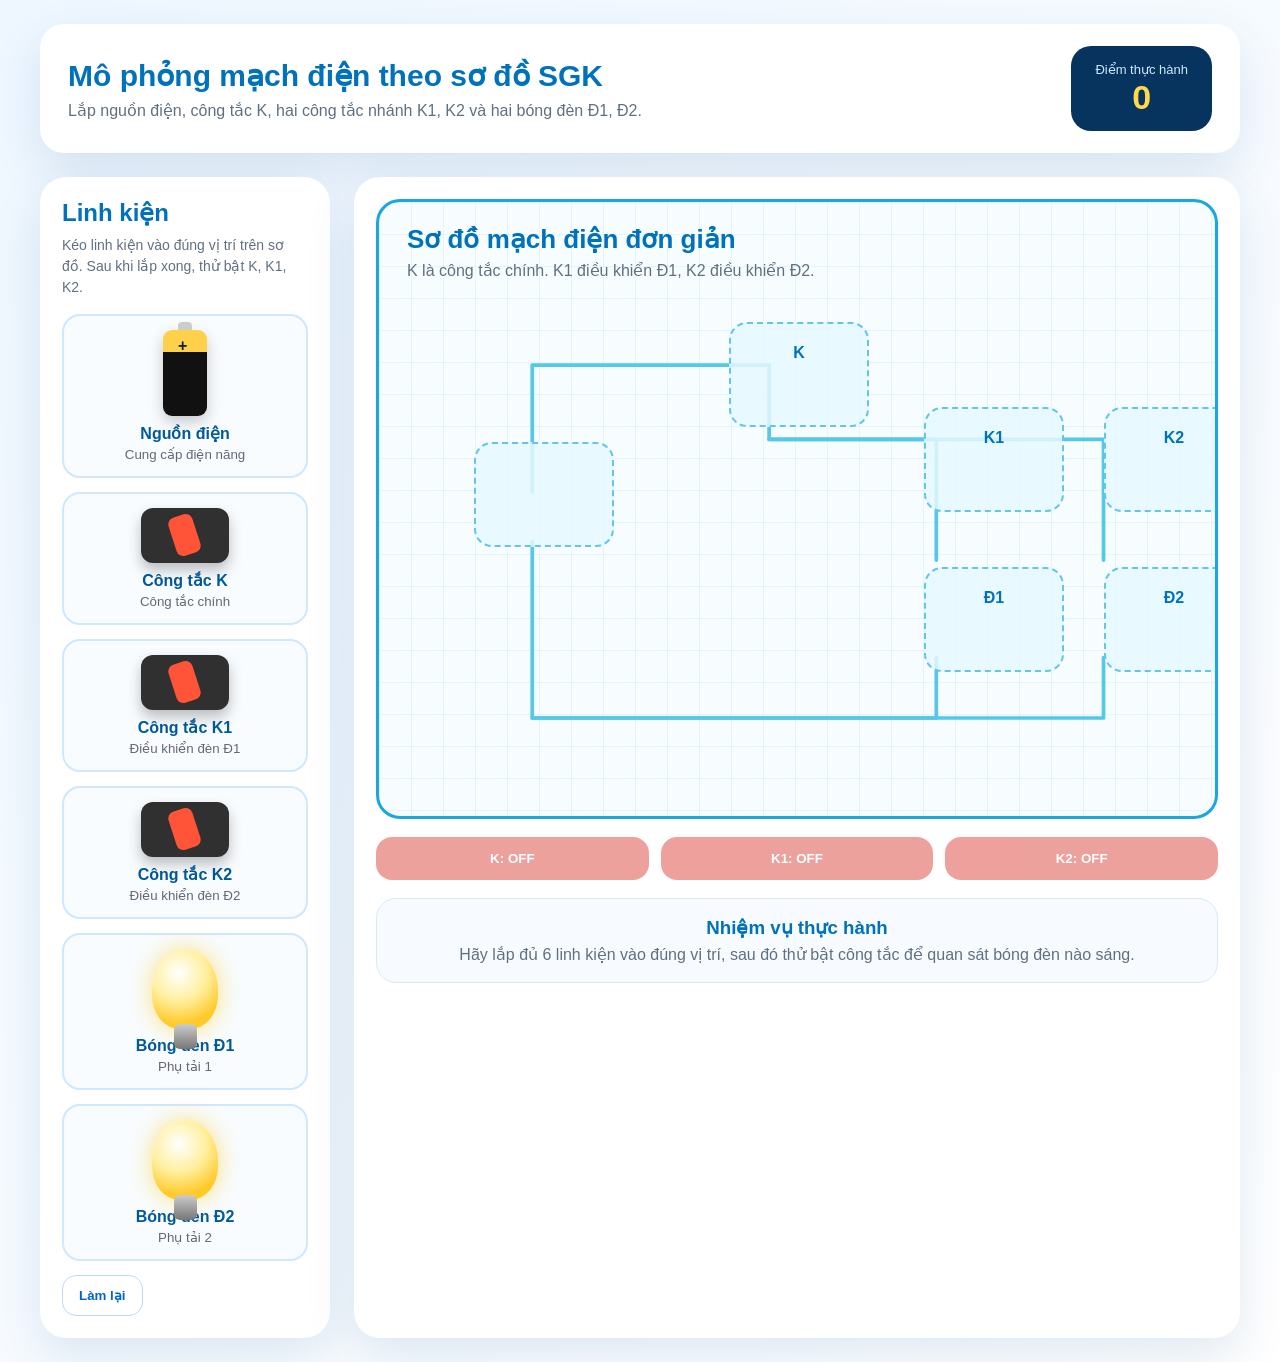
==== mophong.html @ e9caeea7 "Upload Bai 14 source code" ====
<!DOCTYPE html>
<html lang="vi">
<head>
<meta charset="UTF-8">
<meta name="viewport" content="width=device-width, initial-scale=1.0">
<title>Mô phỏng mạch điện - Bài 14</title>

<style>
*{box-sizing:border-box;margin:0;padding:0}
body{
    font-family:Arial,sans-serif;
    min-height:100vh;
    padding:24px;
    background:linear-gradient(135deg,#eef7ff,#ffffff);
    color:#123;
}
.app{max-width:1200px;margin:auto}
.header{
    background:white;
    border-radius:24px;
    padding:22px 28px;
    display:flex;
    justify-content:space-between;
    align-items:center;
    box-shadow:0 18px 50px rgba(0,70,140,.12);
    margin-bottom:24px;
}
.header h1{color:#0072bc;font-size:30px}
.header p{margin-top:8px;color:#607080}
.score{
    background:#06345f;
    color:white;
    border-radius:20px;
    padding:14px 24px;
    text-align:center;
}
.score span{font-size:13px;color:#cdeaff}
.score strong{display:block;color:#ffd84d;font-size:34px}

.layout{
    display:grid;
    grid-template-columns:290px 1fr;
    gap:24px;
}
.panel,.board-wrap{
    background:white;
    border-radius:26px;
    padding:22px;
    box-shadow:0 18px 50px rgba(0,70,140,.12);
}
.panel h2{color:#0072bc;margin-bottom:8px}
.panel p{color:#607080;line-height:1.5;margin-bottom:16px;font-size:14px}
.part{
    border:2px solid #cfe7ff;
    background:#f8fcff;
    border-radius:18px;
    padding:14px;
    margin-bottom:14px;
    text-align:center;
    cursor:grab;
    transition:.25s;
}
.part:hover{
    transform:translateY(-3px);
    border-color:#00a6ff;
    box-shadow:0 12px 28px rgba(0,120,255,.14);
}
.part strong{display:block;color:#005999;margin-top:8px}
.part small{display:block;color:#667;margin-top:4px}

.board{
    position:relative;
    height:620px;
    border:3px solid #1aa7df;
    border-radius:24px;
    background:
        linear-gradient(rgba(0,150,220,.08) 1px,transparent 1px),
        linear-gradient(90deg,rgba(0,150,220,.08) 1px,transparent 1px),
        #f7fdff;
    background-size:32px 32px;
    overflow:hidden;
}
.board-title{
    position:absolute;
    top:22px;
    left:28px;
    right:28px;
}
.board-title h2{color:#0072bc;font-size:26px}
.board-title p{color:#607080;margin-top:6px}

.svg-lines{
    position:absolute;
    inset:0;
    width:100%;
    height:100%;
    pointer-events:none;
}
.line{
    stroke:#55c7e8;
    stroke-width:4;
    fill:none;
    stroke-linecap:round;
    stroke-linejoin:round;
}
.hot{
    stroke:#ffc928;
    filter:drop-shadow(0 0 8px #ffd84d);
    animation:pulse 1s infinite;
}
@keyframes pulse{50%{stroke-width:7}}

.drop{
    position:absolute;
    width:140px;
    height:105px;
    border:2px dashed #65c4e7;
    border-radius:18px;
    background:rgba(230,248,255,.85);
    display:grid;
    place-items:center;
    text-align:center;
    color:#0072bc;
    font-weight:bold;
    z-index:5;
}
.drop.hover{
    border-color:#ffb900;
    background:#fff6d6;
    transform:scale(1.04);
}
.drop.filled{
    border-style:solid;
    border-color:#25c06d;
    background:#e9fff3;
}
.drop small{
    display:block;
    color:#607080;
    font-weight:normal;
    margin-top:4px;
}

.slot-battery{left:95px;top:240px}
.slot-k{left:350px;top:120px}
.slot-k1{left:545px;top:205px}
.slot-k2{left:725px;top:205px}
.slot-d1{left:545px;top:365px}
.slot-d2{left:725px;top:365px}

.node-label{
    position:absolute;
    color:#0072bc;
    font-weight:bold;
    font-size:18px;
    z-index:6;
}
.lb-k{left:405px;top:95px}
.lb-k1{left:595px;top:180px}
.lb-k2{left:775px;top:180px}
.lb-d1{left:595px;top:475px}
.lb-d2{left:775px;top:475px}

.control-box{
    margin-top:18px;
    display:grid;
    grid-template-columns:repeat(3,1fr);
    gap:12px;
}
.ctrl{
    padding:14px;
    border-radius:16px;
    border:none;
    background:#d93025;
    color:white;
    font-weight:bold;
    cursor:pointer;
    opacity:.45;
}
.ctrl.ready{opacity:1}
.ctrl.on{background:#16a34a}

.message{
    margin-top:18px;
    padding:18px;
    border-radius:20px;
    background:#f7fbff;
    border:1px solid #d7e8ff;
    text-align:center;
}
.message h3{color:#0072bc}
.message p{color:#607080;margin-top:6px}
.message.success{background:#eafff3;border-color:#91e8bc}
.message.error{background:#fff0f0;border-color:#ffb3b3}

/* Icon linh kiện */
.battery{
    width:44px;height:86px;margin:auto;border-radius:9px;
    background:linear-gradient(#ffd04a 0 25%,#111 26% 100%);
    position:relative;
    box-shadow:0 6px 15px rgba(0,0,0,.2);
}
.battery:before{content:"+";position:absolute;top:7px;left:15px;font-weight:bold}
.battery:after{content:"";position:absolute;top:-8px;left:15px;width:14px;height:8px;background:#ccc;border-radius:4px 4px 0 0}

.switch{
    width:88px;height:55px;margin:auto;border-radius:12px;
    background:#303030;position:relative;
    box-shadow:0 7px 14px rgba(0,0,0,.25);
}
.switch:after{
    content:"";
    position:absolute;
    left:31px;top:7px;
    width:25px;height:40px;
    background:#ff5438;
    border-radius:7px;
    transform:rotate(-18deg);
}
.bulb{
    width:66px;height:80px;margin:auto;border-radius:50% 50% 42% 42%;
    background:radial-gradient(circle at 40% 30%,#fff,#fff0a0 40%,#ffc928 75%);
    box-shadow:0 0 24px rgba(255,210,60,.65);
    position:relative;
}
.bulb:after{
    content:"";
    position:absolute;left:22px;bottom:-20px;
    width:23px;height:25px;
    background:linear-gradient(#ccc,#777);
    border-radius:6px;
}
.bulb.off{
    background:radial-gradient(circle at 40% 30%,#fff,#cbd8e3 45%,#7a8c9b 80%);
    box-shadow:none;
}
.placed strong{display:block;margin-top:7px;color:#0063a3}

.btns{margin-top:14px;display:flex;gap:10px}
.btn{
    padding:12px 16px;
    border-radius:14px;
    border:1px solid #bcd8ff;
    background:white;
    color:#0066cc;
    font-weight:bold;
    cursor:pointer;
}
@media(max-width:900px){.layout{grid-template-columns:1fr}}
</style>
</head>

<body>
<div class="app">
    <header class="header">
        <div>
            <h1>Mô phỏng mạch điện theo sơ đồ SGK</h1>
            <p>Lắp nguồn điện, công tắc K, hai công tắc nhánh K1, K2 và hai bóng đèn Đ1, Đ2.</p>
        </div>
        <div class="score">
            <span>Điểm thực hành</span>
            <strong id="score">0</strong>
        </div>
    </header>

    <main class="layout">
        <aside class="panel">
            <h2>Linh kiện</h2>
            <p>Kéo linh kiện vào đúng vị trí trên sơ đồ. Sau khi lắp xong, thử bật K, K1, K2.</p>

            <div class="part" draggable="true" data-part="battery">
                <div class="battery"></div>
                <strong>Nguồn điện</strong>
                <small>Cung cấp điện năng</small>
            </div>

            <div class="part" draggable="true" data-part="k">
                <div class="switch"></div>
                <strong>Công tắc K</strong>
                <small>Công tắc chính</small>
            </div>

            <div class="part" draggable="true" data-part="k1">
                <div class="switch"></div>
                <strong>Công tắc K1</strong>
                <small>Điều khiển đèn Đ1</small>
            </div>

            <div class="part" draggable="true" data-part="k2">
                <div class="switch"></div>
                <strong>Công tắc K2</strong>
                <small>Điều khiển đèn Đ2</small>
            </div>

            <div class="part" draggable="true" data-part="d1">
                <div class="bulb"></div>
                <strong>Bóng đèn Đ1</strong>
                <small>Phụ tải 1</small>
            </div>

            <div class="part" draggable="true" data-part="d2">
                <div class="bulb"></div>
                <strong>Bóng đèn Đ2</strong>
                <small>Phụ tải 2</small>
            </div>

            <div class="btns">
                <button class="btn" onclick="resetSim()">Làm lại</button>
            </div>
        </aside>

        <section class="board-wrap">
            <div class="board" id="board">
                <div class="board-title">
                    <h2>Sơ đồ mạch điện đơn giản</h2>
                    <p>K là công tắc chính. K1 điều khiển Đ1, K2 điều khiển Đ2.</p>
                </div>

                <svg class="svg-lines" viewBox="0 0 900 620">
                    <path id="mainLine" class="line" d="M165 292 L165 155 L420 155 L420 235" />
                    <path id="branch1" class="line" d="M420 235 L600 235 L600 365" />
                    <path id="branch2" class="line" d="M420 235 L780 235 L780 365" />
                    <path id="return1" class="line" d="M600 470 L600 535 L165 535 L165 345" />
                    <path id="return2" class="line" d="M780 470 L780 535 L165 535" />
                </svg>

                <div class="drop slot-battery" data-accept="battery"><br><small></small></div>
                <div class="drop slot-k" data-accept="k">K<br><small></small></div>
                <div class="drop slot-k1" data-accept="k1">K1<br><small></small></div>
                <div class="drop slot-k2" data-accept="k2">K2<br><small></small></div>
                <div class="drop slot-d1" data-accept="d1">Đ1<br><small></small></div>
                <div class="drop slot-d2" data-accept="d2">Đ2<br><small></small></div>
            </div>

            <div class="control-box">
                <button class="ctrl" id="btnK" onclick="toggleSwitch('K')" disabled>K: OFF</button>
                <button class="ctrl" id="btnK1" onclick="toggleSwitch('K1')" disabled>K1: OFF</button>
                <button class="ctrl" id="btnK2" onclick="toggleSwitch('K2')" disabled>K2: OFF</button>
            </div>

            <div class="message" id="msg">
                <h3>Nhiệm vụ thực hành</h3>
                <p>Hãy lắp đủ 6 linh kiện vào đúng vị trí, sau đó thử bật công tắc để quan sát bóng đèn nào sáng.</p>
            </div>
        </section>
    </main>
</div>

<script>
let dragged = null;
let placed = {};
let done = false;
let score = 0;

let state = {
    K:false,
    K1:false,
    K2:false
};

document.querySelectorAll(".part").forEach(part=>{
    part.addEventListener("dragstart",()=>{
        dragged = part.dataset.part;
    });
});

document.querySelectorAll(".drop").forEach(drop=>{
    drop.addEventListener("dragover",e=>{
        e.preventDefault();
        drop.classList.add("hover");
    });

    drop.addEventListener("dragleave",()=>{
        drop.classList.remove("hover");
    });

    drop.addEventListener("drop",e=>{
        e.preventDefault();
        drop.classList.remove("hover");

        const accept = drop.dataset.accept;

        if(dragged === accept){
            placed[dragged] = true;
            drop.classList.add("filled");
            drop.innerHTML = getHTML(dragged);
            checkReady();
        }else{
            showMsg(
                "Chưa đúng vị trí",
                "Linh kiện này chưa phù hợp với vị trí đã chọn trên sơ đồ.",
                "error"
            );
        }
    });
});

function getHTML(part){
    if(part==="battery") return `<div class="placed"><div class="battery"></div><strong>Nguồn điện</strong></div>`;
    if(part==="k") return `<div class="placed"><div class="switch"></div><strong>K</strong></div>`;
    if(part==="k1") return `<div class="placed"><div class="switch"></div><strong>K1</strong></div>`;
    if(part==="k2") return `<div class="placed"><div class="switch"></div><strong>K2</strong></div>`;
    if(part==="d1") return `<div class="placed"><div class="bulb off" id="lampD1"></div><strong>Đ1</strong></div>`;
    if(part==="d2") return `<div class="placed"><div class="bulb off" id="lampD2"></div><strong>Đ2</strong></div>`;
}

function checkReady(){
    const ready = placed.battery && placed.k && placed.k1 && placed.k2 && placed.d1 && placed.d2;

    if(ready){
        document.querySelectorAll(".ctrl").forEach(btn=>{
            btn.disabled=false;
            btn.classList.add("ready");
        });

        if(!done){
            score += 20;
            document.getElementById("score").innerText = score;
            done = true;
        }

        showMsg(
            "Đã lắp xong mạch điện",
            "Bây giờ hãy bật K trước, sau đó thử bật K1 hoặc K2 để quan sát đèn Đ1, Đ2.",
            "success"
        );
    }
}

function toggleSwitch(name){
    state[name] = !state[name];

    const btn = document.getElementById("btn"+name);
    btn.innerText = name + ": " + (state[name] ? "ON" : "OFF");
    btn.classList.toggle("on", state[name]);

    updateCircuit();
}

function updateCircuit(){
    const d1On = state.K && state.K1;
    const d2On = state.K && state.K2;

    const lamp1 = document.getElementById("lampD1");
    const lamp2 = document.getElementById("lampD2");

    if(lamp1) lamp1.classList.toggle("off", !d1On);
    if(lamp2) lamp2.classList.toggle("off", !d2On);

    document.getElementById("mainLine").classList.toggle("hot", state.K);
    document.getElementById("branch1").classList.toggle("hot", d1On);
    document.getElementById("return1").classList.toggle("hot", d1On);
    document.getElementById("branch2").classList.toggle("hot", d2On);
    document.getElementById("return2").classList.toggle("hot", d2On);

    if(!state.K){
        showMsg(
            "Công tắc K đang mở",
            "K là công tắc chính. Khi K mở, cả Đ1 và Đ2 đều không sáng.",
            "error"
        );
    }else if(d1On && d2On){
        showMsg(
            "Cả hai bóng đèn đều sáng",
            "K đóng, K1 đóng và K2 đóng nên dòng điện đi qua cả hai nhánh.",
            "success"
        );
    }else if(d1On){
        showMsg(
            "Bóng đèn Đ1 sáng",
            "K và K1 đóng nên nhánh chứa Đ1 có dòng điện. K2 mở nên Đ2 không sáng.",
            "success"
        );
    }else if(d2On){
        showMsg(
            "Bóng đèn Đ2 sáng",
            "K và K2 đóng nên nhánh chứa Đ2 có dòng điện. K1 mở nên Đ1 không sáng.",
            "success"
        );
    }else{
        showMsg(
            "Mạch chính đã có điện nhưng các nhánh đang mở",
            "K đã đóng, nhưng K1 và K2 chưa đóng nên chưa có bóng đèn nào sáng.",
            "error"
        );
    }
}

function showMsg(title,text,type){
    const msg = document.getElementById("msg");
    msg.className = "message " + type;
    msg.innerHTML = `<h3>${title}</h3><p>${text}</p>`;
}

function resetSim(){
    dragged=null;
    placed={};
    done=false;
    score=0;
    state={K:false,K1:false,K2:false};

    document.getElementById("score").innerText="0";

    document.querySelectorAll(".ctrl").forEach(btn=>{
        btn.disabled=true;
        btn.classList.remove("ready","on");
    });

    document.getElementById("btnK").innerText="K: OFF";
    document.getElementById("btnK1").innerText="K1: OFF";
    document.getElementById("btnK2").innerText="K2: OFF";

    document.querySelectorAll(".line").forEach(line=>line.classList.remove("hot"));

    const labels = {
        battery:"Nguồn điện<br><small>kéo vào đây</small>",
        k:"K<br><small>công tắc chính</small>",
        k1:"K1<br><small>nhánh Đ1</small>",
        k2:"K2<br><small>nhánh Đ2</small>",
        d1:"Đ1<br><small>bóng đèn 1</small>",
        d2:"Đ2<br><small>bóng đèn 2</small>"
    };

    document.querySelectorAll(".drop").forEach(drop=>{
        const accept = drop.dataset.accept;
        drop.classList.remove("filled","hover");
        drop.innerHTML = labels[accept];
    });

    showMsg(
        "Nhiệm vụ thực hành",
        "Hãy lắp đủ 6 linh kiện vào đúng vị trí, sau đó thử bật công tắc để quan sát bóng đèn nào sáng.",
        ""
    );
}
</script>
</body>
</html>
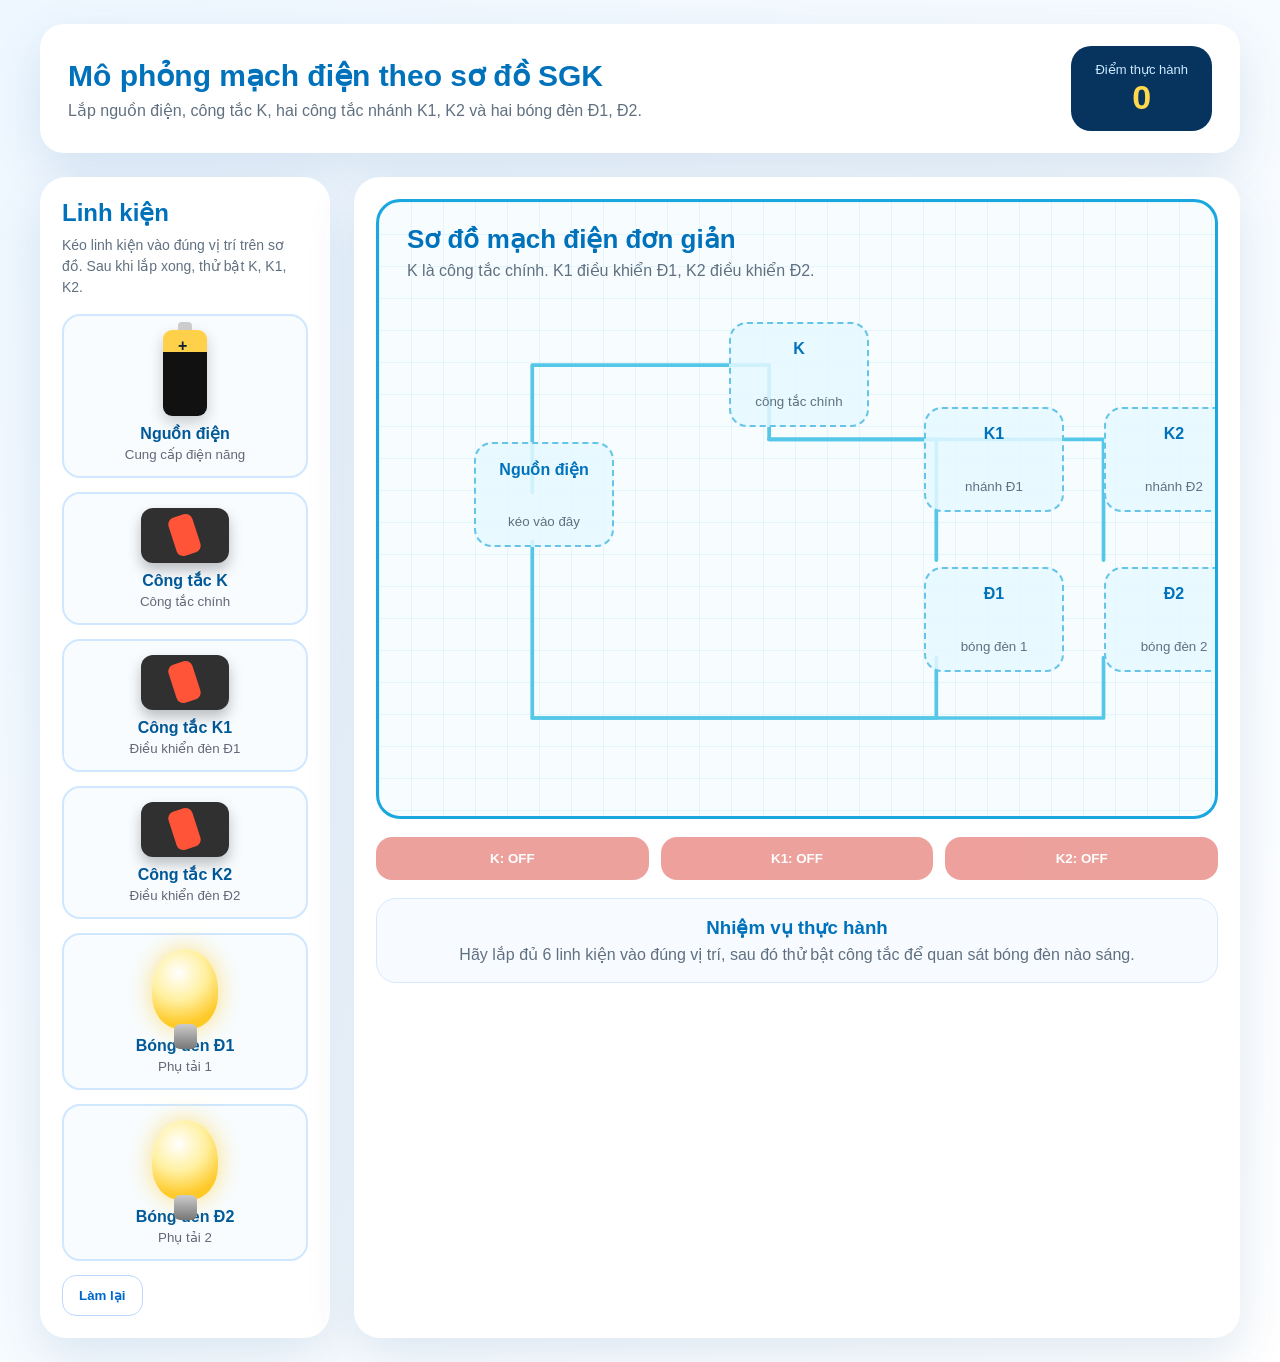
==== commit 5f380b8d: "Update result system" ====
--- a/mophong.html
+++ b/mophong.html
@@ -36,7 +36,6 @@
 }
 .score span{font-size:13px;color:#cdeaff}
 .score strong{display:block;color:#ffd84d;font-size:34px}
-
 .layout{
     display:grid;
     grid-template-columns:290px 1fr;
@@ -67,7 +66,6 @@
 }
 .part strong{display:block;color:#005999;margin-top:8px}
 .part small{display:block;color:#667;margin-top:4px}
-
 .board{
     position:relative;
     height:620px;
@@ -88,7 +86,6 @@
 }
 .board-title h2{color:#0072bc;font-size:26px}
 .board-title p{color:#607080;margin-top:6px}
-
 .svg-lines{
     position:absolute;
     inset:0;
@@ -109,7 +106,6 @@
     animation:pulse 1s infinite;
 }
 @keyframes pulse{50%{stroke-width:7}}
-
 .drop{
     position:absolute;
     width:140px;
@@ -140,27 +136,12 @@
     font-weight:normal;
     margin-top:4px;
 }
-
 .slot-battery{left:95px;top:240px}
 .slot-k{left:350px;top:120px}
 .slot-k1{left:545px;top:205px}
 .slot-k2{left:725px;top:205px}
 .slot-d1{left:545px;top:365px}
 .slot-d2{left:725px;top:365px}
-
-.node-label{
-    position:absolute;
-    color:#0072bc;
-    font-weight:bold;
-    font-size:18px;
-    z-index:6;
-}
-.lb-k{left:405px;top:95px}
-.lb-k1{left:595px;top:180px}
-.lb-k2{left:775px;top:180px}
-.lb-d1{left:595px;top:475px}
-.lb-d2{left:775px;top:475px}
-
 .control-box{
     margin-top:18px;
     display:grid;
@@ -179,7 +160,6 @@
 }
 .ctrl.ready{opacity:1}
 .ctrl.on{background:#16a34a}
-
 .message{
     margin-top:18px;
     padding:18px;
@@ -192,8 +172,6 @@
 .message p{color:#607080;margin-top:6px}
 .message.success{background:#eafff3;border-color:#91e8bc}
 .message.error{background:#fff0f0;border-color:#ffb3b3}
-
-/* Icon linh kiện */
 .battery{
     width:44px;height:86px;margin:auto;border-radius:9px;
     background:linear-gradient(#ffd04a 0 25%,#111 26% 100%);
@@ -202,7 +180,6 @@
 }
 .battery:before{content:"+";position:absolute;top:7px;left:15px;font-weight:bold}
 .battery:after{content:"";position:absolute;top:-8px;left:15px;width:14px;height:8px;background:#ccc;border-radius:4px 4px 0 0}
-
 .switch{
     width:88px;height:55px;margin:auto;border-radius:12px;
     background:#303030;position:relative;
@@ -235,7 +212,6 @@
     box-shadow:none;
 }
 .placed strong{display:block;margin-top:7px;color:#0063a3}
-
 .btns{margin-top:14px;display:flex;gap:10px}
 .btn{
     padding:12px 16px;
@@ -324,12 +300,12 @@
                     <path id="return2" class="line" d="M780 470 L780 535 L165 535" />
                 </svg>
 
-                <div class="drop slot-battery" data-accept="battery"><br><small></small></div>
-                <div class="drop slot-k" data-accept="k">K<br><small></small></div>
-                <div class="drop slot-k1" data-accept="k1">K1<br><small></small></div>
-                <div class="drop slot-k2" data-accept="k2">K2<br><small></small></div>
-                <div class="drop slot-d1" data-accept="d1">Đ1<br><small></small></div>
-                <div class="drop slot-d2" data-accept="d2">Đ2<br><small></small></div>
+                <div class="drop slot-battery" data-accept="battery">Nguồn điện<br><small>kéo vào đây</small></div>
+                <div class="drop slot-k" data-accept="k">K<br><small>công tắc chính</small></div>
+                <div class="drop slot-k1" data-accept="k1">K1<br><small>nhánh Đ1</small></div>
+                <div class="drop slot-k2" data-accept="k2">K2<br><small>nhánh Đ2</small></div>
+                <div class="drop slot-d1" data-accept="d1">Đ1<br><small>bóng đèn 1</small></div>
+                <div class="drop slot-d2" data-accept="d2">Đ2<br><small>bóng đèn 2</small></div>
             </div>
 
             <div class="control-box">
@@ -407,24 +383,30 @@
 function checkReady(){
     const ready = placed.battery && placed.k && placed.k1 && placed.k2 && placed.d1 && placed.d2;
 
-    if(ready){
-        document.querySelectorAll(".ctrl").forEach(btn=>{
-            btn.disabled=false;
-            btn.classList.add("ready");
-        });
-
-        if(!done){
-            score += 20;
-            document.getElementById("score").innerText = score;
-            done = true;
-        }
-
-        showMsg(
-            "Đã lắp xong mạch điện",
-            "Bây giờ hãy bật K trước, sau đó thử bật K1 hoặc K2 để quan sát đèn Đ1, Đ2.",
-            "success"
-        );
-    }
+    if(!ready) return;
+
+    document.querySelectorAll(".ctrl").forEach(btn=>{
+        btn.disabled=false;
+        btn.classList.add("ready");
+    });
+
+    if(done) return;
+
+    done = true;
+    score = 20;
+
+    document.getElementById("score").innerText = score;
+    localStorage.setItem("simulationScore", score);
+
+    showMsg(
+        "Hoàn thành mô phỏng",
+        "Em đã lắp đúng toàn bộ mạch điện. Hệ thống sẽ chuyển về bảng kết quả.",
+        "success"
+    );
+
+    setTimeout(()=>{
+        window.location.href = "index.html?result=1";
+    },1200);
 }
 
 function toggleSwitch(name){
@@ -454,35 +436,15 @@
     document.getElementById("return2").classList.toggle("hot", d2On);
 
     if(!state.K){
-        showMsg(
-            "Công tắc K đang mở",
-            "K là công tắc chính. Khi K mở, cả Đ1 và Đ2 đều không sáng.",
-            "error"
-        );
+        showMsg("Công tắc K đang mở","K là công tắc chính. Khi K mở, cả Đ1 và Đ2 đều không sáng.","error");
     }else if(d1On && d2On){
-        showMsg(
-            "Cả hai bóng đèn đều sáng",
-            "K đóng, K1 đóng và K2 đóng nên dòng điện đi qua cả hai nhánh.",
-            "success"
-        );
+        showMsg("Cả hai bóng đèn đều sáng","K đóng, K1 đóng và K2 đóng nên dòng điện đi qua cả hai nhánh.","success");
     }else if(d1On){
-        showMsg(
-            "Bóng đèn Đ1 sáng",
-            "K và K1 đóng nên nhánh chứa Đ1 có dòng điện. K2 mở nên Đ2 không sáng.",
-            "success"
-        );
+        showMsg("Bóng đèn Đ1 sáng","K và K1 đóng nên nhánh chứa Đ1 có dòng điện. K2 mở nên Đ2 không sáng.","success");
     }else if(d2On){
-        showMsg(
-            "Bóng đèn Đ2 sáng",
-            "K và K2 đóng nên nhánh chứa Đ2 có dòng điện. K1 mở nên Đ1 không sáng.",
-            "success"
-        );
+        showMsg("Bóng đèn Đ2 sáng","K và K2 đóng nên nhánh chứa Đ2 có dòng điện. K1 mở nên Đ1 không sáng.","success");
     }else{
-        showMsg(
-            "Mạch chính đã có điện nhưng các nhánh đang mở",
-            "K đã đóng, nhưng K1 và K2 chưa đóng nên chưa có bóng đèn nào sáng.",
-            "error"
-        );
+        showMsg("Mạch chính đã có điện nhưng các nhánh đang mở","K đã đóng, nhưng K1 và K2 chưa đóng nên chưa có bóng đèn nào sáng.","error");
     }
 }
 
@@ -499,6 +461,7 @@
     score=0;
     state={K:false,K1:false,K2:false};
 
+    localStorage.setItem("simulationScore","0");
     document.getElementById("score").innerText="0";
 
     document.querySelectorAll(".ctrl").forEach(btn=>{
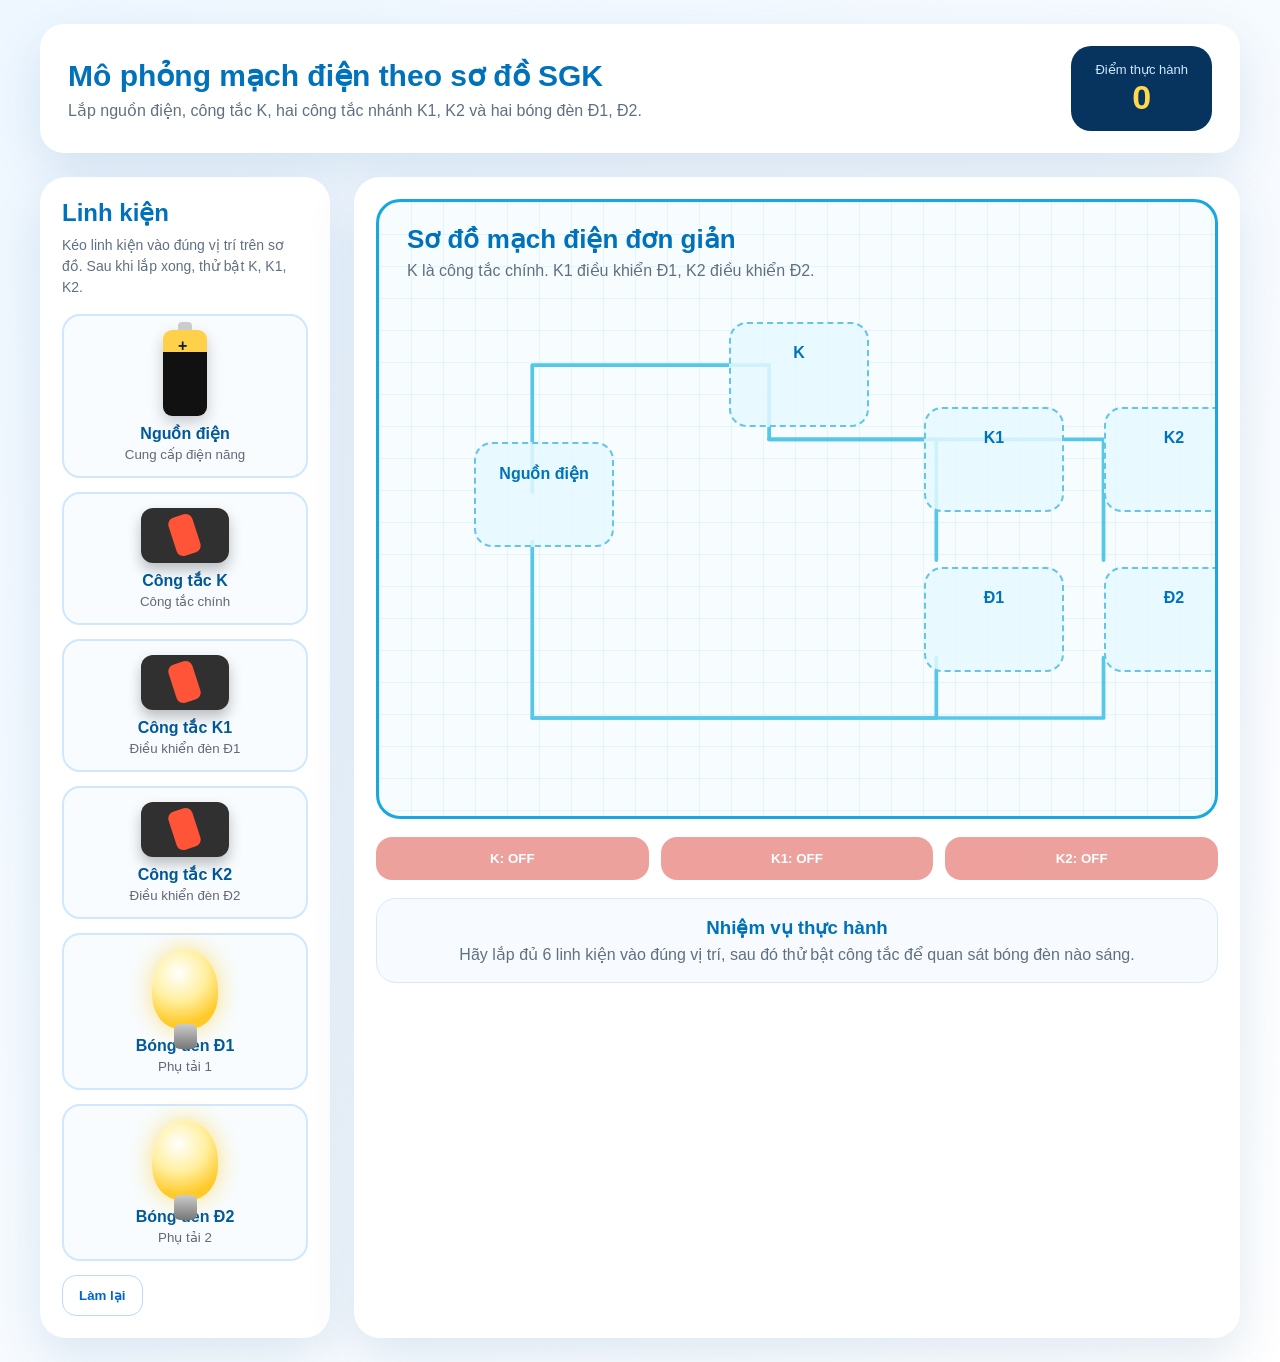
==== commit 85f1c17f: "Update simulation page" ====
--- a/mophong.html
+++ b/mophong.html
@@ -300,12 +300,12 @@
                     <path id="return2" class="line" d="M780 470 L780 535 L165 535" />
                 </svg>
 
-                <div class="drop slot-battery" data-accept="battery">Nguồn điện<br><small>kéo vào đây</small></div>
-                <div class="drop slot-k" data-accept="k">K<br><small>công tắc chính</small></div>
-                <div class="drop slot-k1" data-accept="k1">K1<br><small>nhánh Đ1</small></div>
-                <div class="drop slot-k2" data-accept="k2">K2<br><small>nhánh Đ2</small></div>
-                <div class="drop slot-d1" data-accept="d1">Đ1<br><small>bóng đèn 1</small></div>
-                <div class="drop slot-d2" data-accept="d2">Đ2<br><small>bóng đèn 2</small></div>
+                <div class="drop slot-battery" data-accept="battery">Nguồn điện<br><small></small></div>
+                <div class="drop slot-k" data-accept="k">K<br><small></small></div>
+                <div class="drop slot-k1" data-accept="k1">K1<br><small></small></div>
+                <div class="drop slot-k2" data-accept="k2">K2<br><small></small></div>
+                <div class="drop slot-d1" data-accept="d1">Đ1<br><small></small></div>
+                <div class="drop slot-d2" data-accept="d2">Đ2<br><small></small></div>
             </div>
 
             <div class="control-box">
